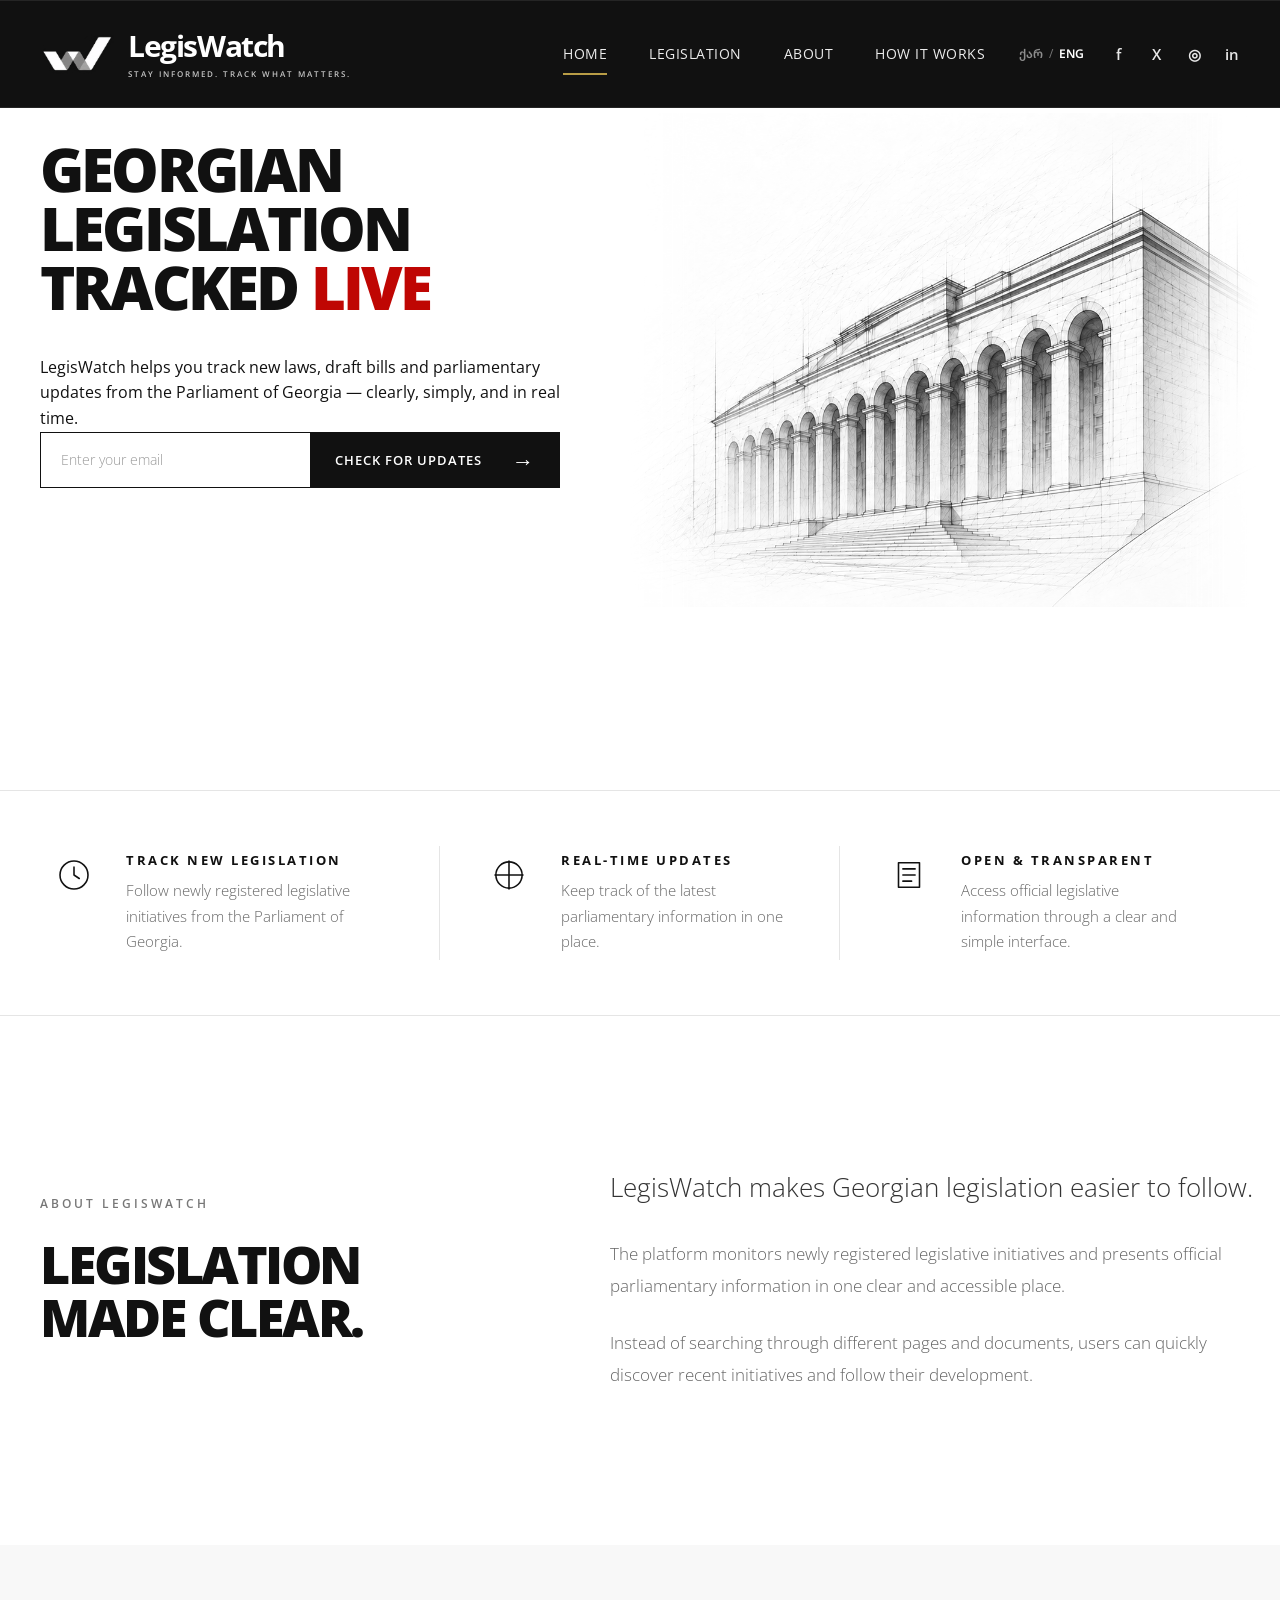
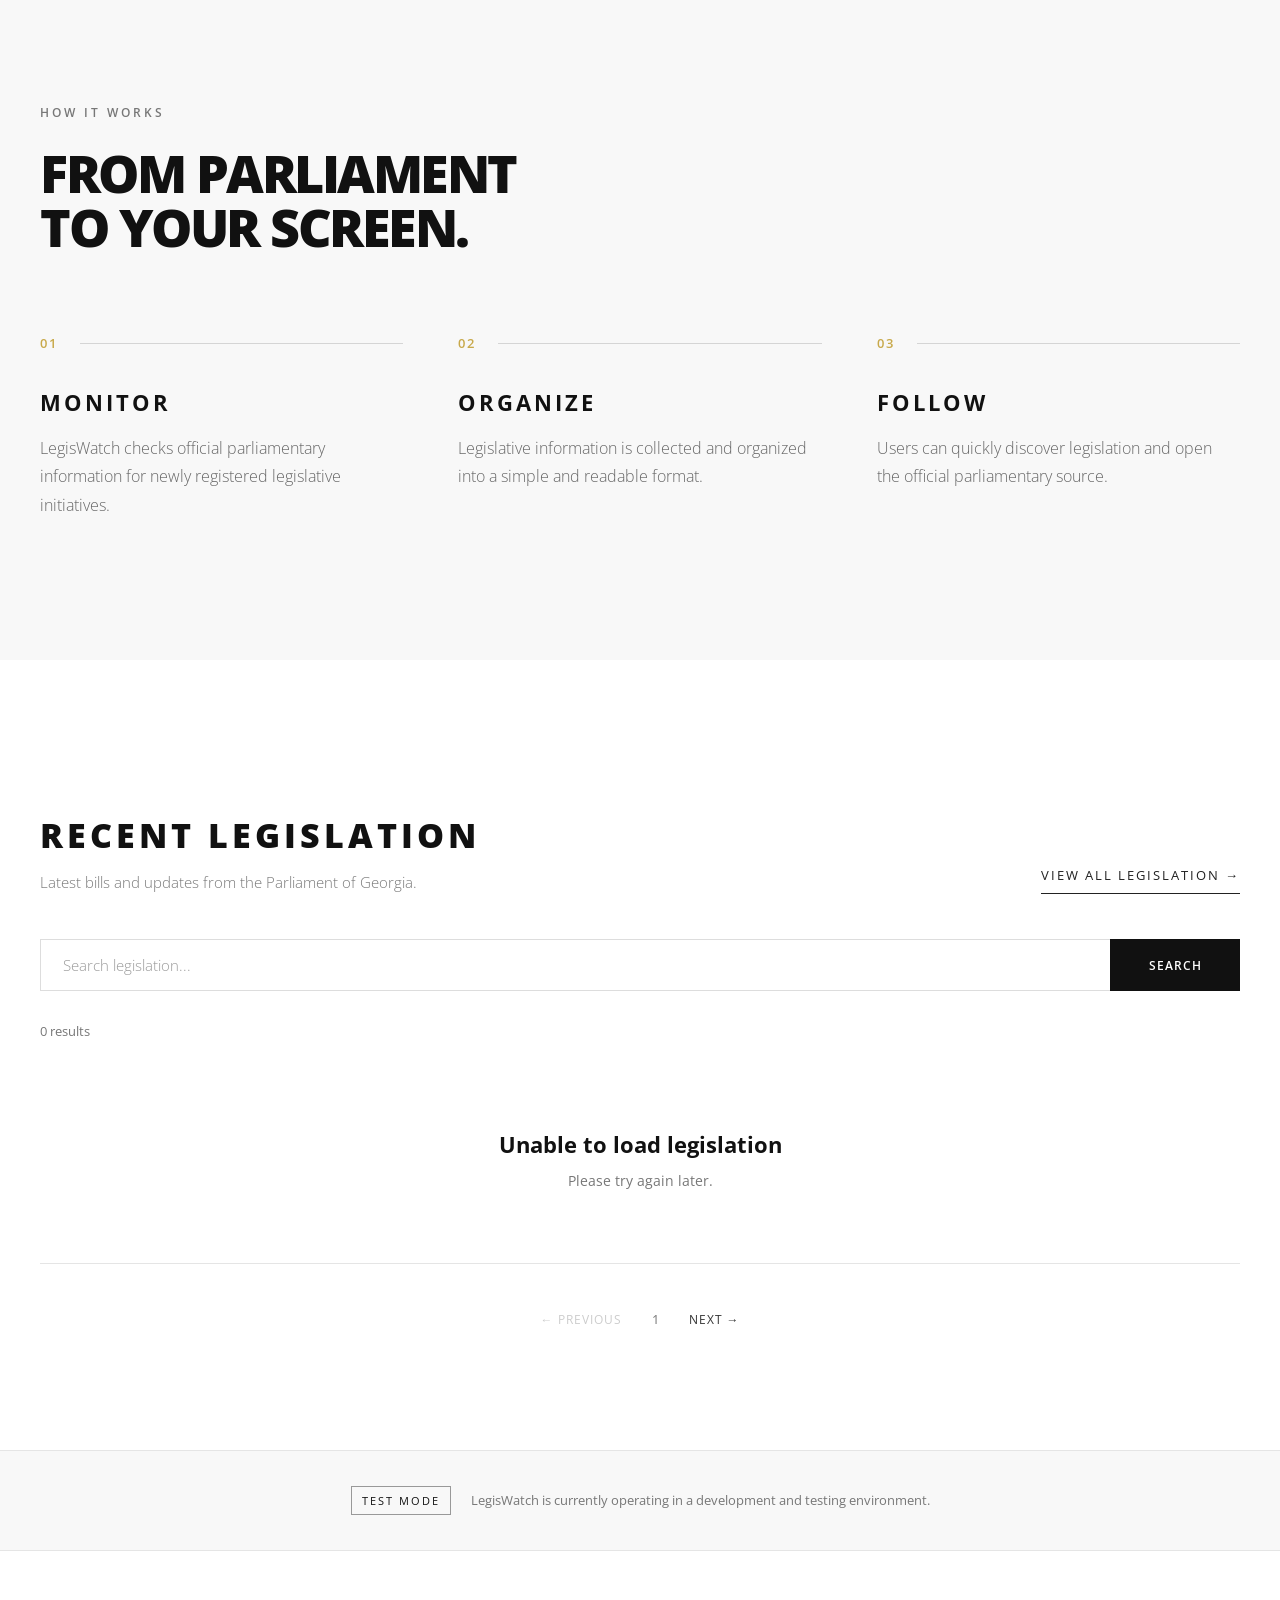
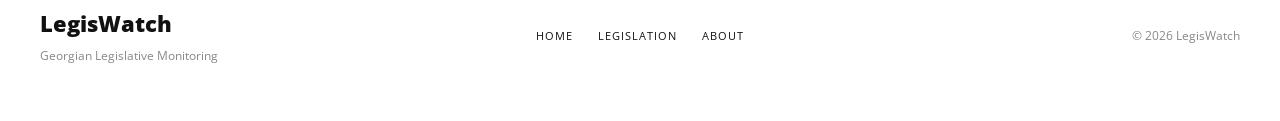
==== frontend/index.html @ 7696d82a "Initial LegisWatch V2" ====
<!DOCTYPE html>
<html lang="en">

<head>

    <meta charset="UTF-8">

    <meta
        name="viewport"
        content="width=device-width, initial-scale=1.0"
    >

    <meta
        name="description"
        content="LegisWatch — საქართველოს საკანონმდებლო ინიციატივების მონიტორინგი"
    >

    <title>LegisWatch</title>


    <!-- FONTS -->

    <link rel="preconnect" href="https://fonts.googleapis.com">

    <link
        rel="preconnect"
        href="https://fonts.gstatic.com"
        crossorigin
    >

    <link
        href="https://fonts.googleapis.com/css2?family=Noto+Sans+Georgian:wght@300;400;500;600;700;800&family=Open+Sans:wght@300;400;600;700;800&display=swap"
        rel="stylesheet"
    >

    <link
        href="https://fonts.cdnfonts.com/css/cofo-sans"
        rel="stylesheet"
    >


    <!-- CSS -->

    <link
        rel="stylesheet"
        href="style.css?v=102"
    >

</head>


<body>


<!-- =====================================================
     HEADER
===================================================== -->

<header class="site-header">

    <div class="container header-inner">

        <a
            href="#home"
            class="logo"
        >

            <img
                src="Assets/legiswatch-logo.png"
                alt="LegisWatch"
                class="logo-mark"
            >

            <div class="logo-info">

                <span class="logo-text">
                    LegisWatch
                </span>

                <span class="logo-tagline" data-i18n="header.tagline">
                    STAY INFORMED. TRACK WHAT MATTERS.
                </span>

            </div>

        </a>


        <nav class="main-nav">

            <a href="#home" class="active" data-i18n="nav.home">HOME</a>
            <a href="#legislation" data-i18n="nav.legislation">LEGISLATION</a>
            <a href="#about" data-i18n="nav.about">ABOUT</a>
            <a href="#how-it-works" data-i18n="nav.howItWorks">HOW IT WORKS</a>

        </nav>
        <div class="language-switcher" aria-label="Language selector">
            <button id="languageGeorgian" type="button">ქარ</button>
            <span>/</span>
            <button id="languageEnglish" type="button" class="active">ENG</button>
        </div>

        <div class="header-social">

            <a href="#">
                f
            </a>

            <a href="#">
                X
            </a>

            <a href="#">
                ◎
            </a>

            <a href="#">
                in
            </a>

        </div>

    </div>

</header>



<!-- =====================================================
     MAIN
===================================================== -->

<main>


<!-- =====================================================
     HERO
===================================================== -->

<section
    id="home"
    class="hero"
>

    <div class="container hero-inner">


        <div class="hero-content">

            <div class="gold-line"></div>


            <h1 data-i18n="hero.title">
                საკანონმდებლო<br>
                ინიციატივები<br>
                <span style="color: #bf0603;">LIVE</span> რეჟიმში
            </h1>


            <p data-i18n="hero.description">

                LegisWatch helps you track new laws,
                draft bills and parliamentary updates
                from the Parliament of Georgia —
                clearly, simply, and in real time.

            </p>


            <!-- EMAIL + CHECK BUTTON -->

            <div class="update-form">

                <input
                    id="emailInput"
                    type="email"
                    placeholder="Enter your email address"
                    data-i18n-placeholder="hero.emailPlaceholder"
                    autocomplete="email"
                >


                <button
                    id="checkButton"
                    class="outline-button"
                    type="button"
                >

                    <span id="buttonText" data-i18n="hero.checkUpdates">
                        CHECK FOR UPDATES
                    </span>

                    <span class="button-arrow">
                        →
                    </span>

                </button>

            </div>


            <div
                id="status"
                class="status"
            ></div>

        </div>



        <div class="hero-visual">

            <img
                src="Assets/law-books-sketch.png"
                alt="Legislation illustration"
                class="law-sketch"
            >

        </div>


    </div>

</section>



<!-- =====================================================
     FEATURES
===================================================== -->

<section class="features">

    <div class="container features-grid">


        <div class="feature">

    <div class="feature-icon">

        <svg viewBox="0 0 48 48">

            <circle
                cx="24"
                cy="24"
                r="16"
            />

            <path
                d="M24 15V24L30 28"
            />

        </svg>

    </div>


    <div>

        <h3 data-i18n="features.track.title">
            TRACK NEW LEGISLATION
        </h3>

        <p data-i18n="features.track.description">
            Follow newly registered
            legislative initiatives
            from the Parliament of Georgia.
        </p>

    </div>

</div>



<div class="feature">

    <div class="feature-icon">

        <svg viewBox="0 0 48 48">

            <path d="M8 24H40" />

            <path d="M24 8V40" />

            <circle
                cx="24"
                cy="24"
                r="15"
            />

        </svg>

    </div>


    <div>

        <h3 data-i18n="features.realtime.title">
            REAL-TIME UPDATES
        </h3>

        <p data-i18n="features.realtime.description">
            Keep track of the latest
            parliamentary information
            in one place.
        </p>

    </div>

</div>



<div class="feature">

    <div class="feature-icon">

        <svg viewBox="0 0 48 48">

            <path d="M12 10H36V38H12Z" />

            <path d="M17 17H31" />

            <path d="M17 24H31" />

            <path d="M17 31H27" />

        </svg>

    </div>


    <div>

        <h3 data-i18n="features.open.title">
            OPEN & TRANSPARENT
        </h3>

        <p data-i18n="features.open.description">
            Access official legislative
            information through a clear
            and simple interface.
        </p>

    </div>

</div>


    </div>

</section>



<!-- =====================================================
     ABOUT
===================================================== -->

<section
    id="about"
    class="about-section"
>

    <div class="container about-inner">


        <div class="section-heading">

            <div class="gold-line"></div>


            <span class="about-label">
                ABOUT LEGISWATCH
            </span>


            <h2>

                LEGISLATION<br>
                MADE CLEAR.

            </h2>

        </div>


        <div class="about-text">


            <p class="about-lead">

                LegisWatch makes Georgian legislation
                easier to follow.

            </p>


            <p>

                The platform monitors newly registered
                legislative initiatives and presents
                official parliamentary information in
                one clear and accessible place.

            </p>


            <p>

                Instead of searching through different
                pages and documents, users can quickly
                discover recent initiatives and follow
                their development.

            </p>


        </div>


    </div>

</section>


<!-- =====================================================
     HOW IT WORKS
===================================================== -->

<section
    id="how-it-works"
    class="process-section"
>

    <div class="container">


        <div class="process-heading">

            <div class="gold-line"></div>


            <span
                class="process-label"
                data-i18n="process.label"
            >
                HOW IT WORKS
            </span>


            <h2 data-i18n="process.title">
                FROM PARLIAMENT<br>
                TO YOUR SCREEN.
            </h2>

        </div>



        <div class="process-grid">


            <div class="process-item">

                <div class="process-top">

                    <span class="process-number">
                        01
                    </span>

                    <span class="process-line"></span>

                </div>


                <h3 data-i18n="process.monitor.title">
                    MONITOR
                </h3>


                <p data-i18n="process.monitor.description">

                    LegisWatch checks official
                    parliamentary information
                    for newly registered
                    legislative initiatives.

                </p>

            </div>



            <div class="process-item">

                <div class="process-top">

                    <span class="process-number">
                        02
                    </span>

                    <span class="process-line"></span>

                </div>


                <h3 data-i18n="process.organize.title">
                    ORGANIZE
                </h3>


                <p data-i18n="process.organize.description">

                    Legislative information is
                    collected and organized into
                    a simple and readable format.

                </p>

            </div>



            <div class="process-item">

                <div class="process-top">

                    <span class="process-number">
                        03
                    </span>

                    <span class="process-line"></span>

                </div>


                <h3 data-i18n="process.follow.title">
                    FOLLOW
                </h3>


                <p data-i18n="process.follow.description">

                    Users can quickly discover
                    legislation and open the
                    official parliamentary source.

                </p>

            </div>


        </div>

    </div>

</section>


<!-- =====================================================
     RECENT LEGISLATION
===================================================== -->

<section
    id="legislation"
    class="legislation-section"
>

    <div class="container">


        <div class="legislation-header">


            <div>

                <div class="gold-line"></div>

                <h2 data-i18n="legislation.title">
                    RECENT LEGISLATION
                </h2>

                <p data-i18n="legislation.description">
                    Latest bills and updates from
                    the Parliament of Georgia.
                </p>

            </div>


            <a
                href="#legislation"
                class="view-all"
                data-i18n="legislation.viewAll"
            >
                VIEW ALL LEGISLATION →
            </a>


        </div>



        <div class="search-area">

            <input
                id="searchInput"
                type="text"
                placeholder="Search legislation..."
                data-i18n-placeholder="legislation.searchPlaceholder"
            >


            <button
                id="searchButton"
                type="button"
                data-i18n="legislation.searchButton"
            >
                SEARCH
            </button>

        </div>



        <div
            id="resultCount"
            class="result-count"
            data-i18n="legislation.resultCount"
        >
            0 results
        </div>



        <div
            id="emptyState"
            class="empty-state"
        >

            <h3 data-i18n="legislation.emptyTitle">
                No legislation found
            </h3>

            <p data-i18n="legislation.emptyDescription">
                Try another search.
            </p>

        </div>



        <div
            id="results"
            class="results"
        ></div>



        <div class="pagination">


            <button
                id="previousButton"
                type="button"
                disabled
                data-i18n="legislation.previous"
            >
                ← PREVIOUS
            </button>


            <span id="pageNumber">
                1
            </span>


            <button
                id="nextButton"
                type="button"
                data-i18n="legislation.next"
            >
                NEXT →
            </button>


        </div>


    </div>

</section>



<!-- =====================================================
     TEST NOTICE
===================================================== -->

<section class="test-notice">

    <div class="container notice-inner">

        <span
            class="notice-label"
            data-i18n="testNotice.label"
        >
            TEST MODE
        </span>

        <p data-i18n="testNotice.description">
            LegisWatch is currently operating
            in a development and testing environment.
        </p>

    </div>

</section>


</main>



<!-- =====================================================
     FOOTER
===================================================== -->

<footer class="footer">

    <div class="container footer-inner">


        <div class="footer-brand">

            <strong>
                LegisWatch
            </strong>

            <span data-i18n="footer.tagline">
                Georgian Legislative Monitoring
            </span>

        </div>


        <nav class="footer-nav">

            <a
                href="#home"
                data-i18n="footer.home"
            >
                HOME
            </a>

            <a
                href="#legislation"
                data-i18n="footer.legislation"
            >
                LEGISLATION
            </a>

            <a
                href="#about"
                data-i18n="footer.about"
            >
                ABOUT
            </a>

        </nav>


        <div class="footer-copy">

            © 2026 LegisWatch

        </div>


    </div>

</footer>



<!-- JAVASCRIPT -->

<script src="script.js?v=100"></script>


</body>

</html>
---- frontend/style.css ----
@import url('https://fonts.googleapis.com/css2?family=Noto+Sans+Georgian:wght@300;400;500;600;700;800&display=swap');


/* =========================================================
   LEGISWATCH
   NAMARI STYLE
========================================================= */


/* =========================================================
   RESET
========================================================= */

* {
    margin: 0;
    padding: 0;
    box-sizing: border-box;
}

html {
    scroll-behavior: smooth;
    scroll-padding-top: 108px;
}

body {
    font-family:
        "Open Sans",
        "Noto Sans Georgian",
        Arial,
        sans-serif;

    background: #ffffff;
    color: #111111;
    line-height: 1.6;
}

a {
    color: inherit;
    text-decoration: none;
}

button,
input {
    font-family: inherit;
}


/* =========================================================
   VARIABLES
========================================================= */

:root {
    --black: #111111;
    --dark-gray: #333333;
    --gray: #666666;
    --light-gray: #999999;
    --border: #e5e5e5;
    --gold: #c8a94b;
    --white: #ffffff;
    --container: 1280px;
}


/* =========================================================
   CONTAINER
========================================================= */

.container {
    width: min(
        var(--container),
        calc(100% - 80px)
    );

    margin: 0 auto;
}


/* =========================================================
   HEADER
========================================================= */

.site-header {
    height: 108px;

    background: #111111;

    position: sticky;

    top: 0;

    z-index: 1000;

    border-top: 1px solid #252525;
    border-bottom: 1px solid #252525;
}

.header-inner {
    height: 100%;

    display: flex;

    align-items: center;

    justify-content: space-between;
}


/* =========================================================
   LOGO
========================================================= */

.logo {
    display: flex;

    align-items: center;

    gap: 14px;

    height: 100%;

    flex-shrink: 0;
}

.logo-mark {
    width: 74px;
    height: 42px;

    display: block;

    object-fit: contain;

    flex-shrink: 0;
}

.logo-info {
    display: flex;

    flex-direction: column;

    justify-content: center;

    align-items: flex-start;

    gap: 4px;
}

.logo-text {
    font-family:
        "Open Sans",
        Arial,
        sans-serif;

    font-size: 30px;

    line-height: 1;

    font-weight: 700;

    letter-spacing: -1.4px;

    color: #ffffff;

    white-space: nowrap;
}

.logo-tagline {
    display: block;

    font-family:
        "Open Sans",
        Arial,
        sans-serif;

    font-size: 8px;

    line-height: 1;

    font-weight: 600;

    letter-spacing: 2px;

    color: #c5c5c5;

    white-space: nowrap;
}


/* =========================================================
   NAVIGATION
========================================================= */

.main-nav {
    display: flex;

    align-items: center;

    gap: 42px;

    margin-left: auto;
    margin-right: auto;
}

.main-nav a {
    position: relative;

    font-size: 14px;

    font-weight: 400;

    letter-spacing: 0.5px;

    color: #ffffff;

    padding: 35px 0;

    opacity: 0.92;
}

.main-nav a::after {
    content: "";

    position: absolute;

    left: 0;

    bottom: 25px;

    width: 0;

    height: 2px;

    background: var(--gold);

    transition: width 0.25s ease;
}

.main-nav a:hover::after,
.main-nav a.active::after {
    width: 100%;
}


/* =========================================================
   SOCIAL
========================================================= */

.header-social {
    display: flex;

    align-items: center;

    gap: 22px;

    flex-shrink: 0;
}

.header-social a {
    font-size: 16px;

    font-weight: 700;

    color: #ffffff;

    transition: opacity 0.2s ease;
}

.header-social a:hover {
    opacity: 0.5;
}


/* =========================================================
   HERO
========================================================= */

.hero {
    min-height: 650px;

    display: flex;

    align-items: flex-start;

    padding-top: 32px;

    scroll-margin-top: 108px;
}

.hero-inner {
    display: grid;

    grid-template-columns:
        45%
        55%;

    align-items: start;

    min-height: 650px;
}

.hero-content {
    padding-right: 20px;

    position: relative;

    z-index: 2;
}

.hero .gold-line {
    display: none;
}

.hero h1 {
    font-size: clamp(
        52px,
        4.7vw,
        68px
    );

    line-height: 0.98;

    font-weight: 800;

    letter-spacing: -2.8px;

    color: #111111;

    margin-bottom: 38px;

    max-width: 650px;
}

.hero-description {
    max-width: 570px;

    font-size: 19px;

    line-height: 1.7;

    font-weight: 300;

    color: #666666;

    margin-bottom: 35px;
}


/* =========================================================
   UPDATE FORM
========================================================= */

.update-form {
    display: flex;

    align-items: stretch;

    width: 100%;

    max-width: 620px;
}

.update-form input {
    flex: 1;

    min-width: 0;

    height: 56px;

    padding: 0 20px;

    border: 1px solid #111111;

    border-right: none;

    outline: none;

    background: #ffffff;

    color: #222222;

    font-size: 14px;

    font-weight: 300;
}

.update-form input::placeholder {
    color: #999999;
}

.update-form input:focus {
    border-color: var(--gold);
}


/* =========================================================
   HERO BUTTON
========================================================= */

.outline-button {
    min-width: 250px;

    height: 56px;

    padding: 0 24px;

    display: inline-flex;

    align-items: center;

    justify-content: space-between;

    gap: 30px;

    border: 1px solid #111111;

    background: #111111;

    color: #ffffff;

    cursor: pointer;

    font-size: 13px;

    font-weight: 600;

    letter-spacing: 1px;

    transition:
        background 0.25s ease,
        color 0.25s ease;
}

.outline-button:hover {
    background: #ffffff;

    color: #111111;
}

.outline-button:disabled {
    opacity: 0.55;

    cursor: wait;
}

.button-arrow {
    font-size: 22px;

    line-height: 1;
}


/* =========================================================
   HERO STATUS
========================================================= */

.status {
    min-height: 22px;

    margin-top: 18px;

    display: flex;

    align-items: center;

    gap: 12px;

    color: #777777;

    font-size: 13px;
}


/* =========================================================
   HERO VISUAL
========================================================= */

.hero-visual {
    height: 620px;

    display: flex;

    align-items: center;

    justify-content: flex-end;

    position: relative;

    padding-left: 20px;

    padding-right: 5px;
}

.law-sketch {
    width: 100%;

    max-width: 760px;

    height: auto;

    object-fit: contain;

    filter:
        grayscale(100%)
        contrast(105%);

    mix-blend-mode: multiply;

    opacity: 0.92;

    -webkit-mask-image: linear-gradient(
        to right,
        transparent 0%,
        black 12%,
        black 88%,
        transparent 100%
    );

    mask-image: linear-gradient(
        to right,
        transparent 0%,
        black 12%,
        black 88%,
        transparent 100%
    );

    transform: translate(
        25px,
        -90px
    );
}


/* =========================================================
   FEATURES
========================================================= */

.features {
    border-top: 1px solid var(--border);

    border-bottom: 1px solid var(--border);

    padding: 55px 0;
}

.features-grid {
    display: grid;

    grid-template-columns:
        repeat(3, 1fr);
}

.feature {
    display: flex;

    align-items: flex-start;

    gap: 28px;

    min-height: 95px;

    padding: 5px 45px;

    border-right: 1px solid var(--border);
}

.feature:first-child {
    padding-left: 10px;
}

.feature:last-child {
    border-right: none;
}

.feature-icon {
    width: 48px;

    min-width: 48px;

    height: 48px;

    display: flex;

    align-items: center;

    justify-content: center;
}

.feature-icon svg {
    width: 42px;

    height: 42px;

    fill: none;

    stroke: #111111;

    stroke-width: 1.8;

    stroke-linecap: round;

    stroke-linejoin: round;
}

.feature h3 {
    font-size: 13px;

    line-height: 1.4;

    letter-spacing: 2.5px;

    font-weight: 700;

    color: #111111;

    margin-bottom: 9px;
}

.feature p {
    max-width: 290px;

    font-size: 15px;

    line-height: 1.7;

    font-weight: 300;

    color: #666666;
}


/* =========================================================
   ABOUT
========================================================= */

.about-section {
    padding: 145px 0 155px;

    background: #ffffff;
}

.about-inner {
    display: grid;

    grid-template-columns:
        40%
        60%;

    gap: 90px;

    align-items: start;
}

.section-heading {
    padding-top: 5px;
}

.section-heading .gold-line {
    margin-bottom: 28px;
}

.about-label {
    display: block;

    font-size: 12px;

    font-weight: 600;

    letter-spacing: 3px;

    color: #777777;

    margin-bottom: 24px;
}

.section-heading h2 {
    font-size: 52px;

    line-height: 1.02;

    letter-spacing: -2.5px;

    font-weight: 800;

    color: #111111;
}

.about-text {
    max-width: 650px;

    padding-top: 8px;
}

.about-lead {
    font-size: 26px !important;

    line-height: 1.45 !important;

    font-weight: 300 !important;

    color: #333333 !important;

    margin-bottom: 32px !important;
}

.about-text p {
    font-size: 17px;

    line-height: 1.85;

    color: #666666;

    font-weight: 300;

    margin-bottom: 26px;
}

.about-text p:last-child {
    margin-bottom: 0;
}


/* =========================================================
   HOW IT WORKS
========================================================= */

.process-section {
    padding: 130px 0 140px;

    background: #f8f8f8;
}

.process-heading {
    max-width: 700px;

    margin-bottom: 75px;
}

.process-heading .gold-line {
    margin-bottom: 28px;
}

.process-label {
    display: block;

    font-size: 12px;

    font-weight: 600;

    letter-spacing: 3px;

    color: #777777;

    margin-bottom: 24px;
}

.process-heading h2 {
    font-size: 52px;

    line-height: 1.03;

    letter-spacing: -2.5px;

    font-weight: 800;

    color: #111111;
}

.process-grid {
    display: grid;

    grid-template-columns:
        repeat(3, 1fr);

    gap: 55px;
}

.process-item {
    padding-top: 5px;
}

.process-top {
    display: flex;

    align-items: center;

    margin-bottom: 35px;
}

.process-number {
    font-size: 13px;

    font-weight: 600;

    letter-spacing: 2px;

    color: var(--gold);

    white-space: nowrap;
}

.process-line {
    height: 1px;

    background: #d5d5d5;

    flex: 1;

    margin-left: 22px;
}

.process-item h3 {
    font-size: 22px;

    line-height: 1.2;

    font-weight: 700;

    letter-spacing: 3px;

    color: #111111;

    margin-bottom: 18px;
}

.process-item p {
    max-width: 350px;

    font-size: 16px;

    line-height: 1.8;

    font-weight: 300;

    color: #666666;
}


/* =========================================================
   RECENT LEGISLATION
========================================================= */

.legislation-section {
    padding: 120px 0;
}

.legislation-header {
    display: flex;

    align-items: flex-end;

    justify-content: space-between;

    margin-bottom: 45px;
}

.legislation-header .gold-line {
    margin-bottom: 28px;
}

.legislation-header h2 {
    font-size: 34px;

    letter-spacing: 4px;

    font-weight: 800;

    margin-bottom: 8px;
}

.legislation-header p {
    color: #777777;

    font-size: 15px;

    font-weight: 300;
}

.view-all {
    font-size: 13px;

    letter-spacing: 2px;

    color: #222222;

    padding-bottom: 8px;

    border-bottom: 1px solid #222222;

    transition: opacity 0.2s ease;
}

.view-all:hover {
    opacity: 0.5;
}


/* =========================================================
   SEARCH
========================================================= */

.search-area {
    display: flex;

    width: 100%;

    margin-bottom: 30px;
}

.search-area input {
    flex: 1;

    height: 52px;

    border: 1px solid #dddddd;

    border-right: none;

    padding: 0 22px;

    outline: none;

    font-size: 15px;

    color: #222222;

    font-weight: 300;
}

.search-area input::placeholder {
    color: #999999;
}

.search-area input:focus {
    border-color: #999999;
}

.search-area button {
    width: 130px;

    border: 1px solid #111111;

    background: #111111;

    color: #ffffff;

    cursor: pointer;

    font-size: 12px;

    font-weight: 600;

    letter-spacing: 1px;

    transition: opacity 0.2s ease;
}

.search-area button:hover {
    opacity: 0.85;
}


/* =========================================================
   RESULT COUNT
========================================================= */

.result-count {
    font-size: 13px;

    color: #777777;

    margin-bottom: 15px;
}


/* =========================================================
   RESULTS
========================================================= */

.results {
    border-top: 1px solid #dddddd;
}

.bill-row {
    min-height: 105px;

    display: grid;

    grid-template-columns:
        44%
        20%
        14%
        14%
        8%;

    align-items: center;

    border-bottom: 1px solid #e5e5e5;

    transition:
        background 0.2s ease,
        transform 0.2s ease;

    cursor: pointer;
}

.bill-row:hover {
    background: #fafafa;
}

.bill-name {
    padding-left: 15px;

    padding-right: 35px;

    font-size: 16px;

    line-height: 1.55;

    font-weight: 600;

    color: #222222;
}

.bill-status {
    font-size: 12px;

    display: inline-flex;

    width: max-content;

    padding: 7px 14px;

    border-radius: 20px;

    background: #f1f1f1;

    color: #666666;

    white-space: nowrap;
}

.bill-info {
    font-size: 13px;

    color: #777777;

    white-space: nowrap;
}

.bill-arrow {
    text-align: right;

    padding-right: 15px;

    font-size: 27px;

    color: #444444;
}

.bill-arrow a {
    display: inline-block;

    transition:
        transform 0.2s ease,
        opacity 0.2s ease;
}

.bill-arrow a:hover {
    transform: translateX(5px);

    opacity: 0.5;
}


/* =========================================================
   EMPTY STATE
========================================================= */

.empty-state {
    display: none;

    padding: 70px 20px;

    text-align: center;

    border-bottom: 1px solid var(--border);
}

.empty-state h3 {
    font-size: 22px;

    margin-bottom: 8px;
}

.empty-state p {
    color: #777777;

    font-size: 14px;
}


/* =========================================================
   PAGINATION
========================================================= */

.pagination {
    display: flex;

    align-items: center;

    justify-content: center;

    gap: 30px;

    margin-top: 45px;
}

.pagination button {
    border: none;

    background: transparent;

    cursor: pointer;

    font-size: 12px;

    letter-spacing: 1px;

    color: #333333;

    transition: opacity 0.2s ease;
}

.pagination button:hover:not(:disabled) {
    opacity: 0.5;
}

.pagination button:disabled {
    color: #cccccc;

    cursor: default;
}

#pageNumber {
    font-size: 13px;

    color: #777777;
}


/* =========================================================
   TEST NOTICE
========================================================= */

.test-notice {
    padding: 35px 0;

    background: #f8f8f8;

    border-top: 1px solid var(--border);
}

.notice-inner {
    display: flex;

    align-items: center;

    justify-content: center;

    gap: 20px;
}

.notice-label {
    font-size: 11px;

    letter-spacing: 2px;

    border: 1px solid #999999;

    padding: 5px 10px;
}

.notice-inner p {
    font-size: 13px;

    color: #777777;
}


/* =========================================================
   FOOTER
========================================================= */

.footer {
    padding: 55px 0;

    border-top: 1px solid var(--border);
}

.footer-inner {
    display: grid;

    grid-template-columns:
        1fr
        1fr
        1fr;

    align-items: center;
}

.footer-brand {
    display: flex;

    flex-direction: column;
}

.footer-brand strong {
    font-size: 22px;

    font-weight: 800;
}

.footer-brand span {
    font-size: 12px;

    color: #888888;

    margin-top: 5px;
}

.footer-nav {
    display: flex;

    justify-content: center;

    gap: 25px;
}

.footer-nav a {
    font-size: 11px;

    letter-spacing: 1px;
}

.footer-copy {
    text-align: right;

    font-size: 12px;

    color: #888888;
}

/* =========================================================
   BILL DETAILS — FINAL LAYOUT
========================================================= */


/* ---------------------------------------------------------
   BACK → BILL TYPE SPACING
--------------------------------------------------------- */

.bill-back {
    margin-bottom: 0px;
    padding-bottom: 50px;
}


/* ---------------------------------------------------------
   TITLE
--------------------------------------------------------- */

.bill-details-header {
    width: 64%;
    max-width: none;

    margin-bottom: 32px;
}

.bill-details-header h1 {
    width: 100%;
    max-width: none;

    font-family:
        "Noto Sans Georgian",
        Arial,
        sans-serif;

    font-size: 20px;
    line-height: 1.5;
    font-weight: 700;
    letter-spacing: 0;

    color: #111111;

    margin: 0;
}


/* ---------------------------------------------------------
   DESCRIPTION
--------------------------------------------------------- */

.bill-description-section {
    float: left;

    width: 64%;
    max-width: none;

    padding: 26px 50px 28px 0;

    border-top: 1px solid var(--border);
    border-bottom: 1px solid var(--border);
}

.bill-description-section h2 {
    margin-bottom: 15px;

    font-size: 11px;
    line-height: 1.4;

    font-weight: 700;
    letter-spacing: 3px;

    color: #111111;
}

.bill-description-section p {
    max-width: none;

    margin: 0;

    font-family:
        "Noto Sans Georgian",
        Arial,
        sans-serif;

    font-size: 15px;
    line-height: 1.7;

    font-weight: 400;

    color: #666666;

    text-align: justify;
    text-justify: inter-word;
}


/* ---------------------------------------------------------
   REGISTRATION INFORMATION
   Align content with DESCRIPTION text
--------------------------------------------------------- */

.bill-information {
    float: right;

    width: 36%;
    max-width: none;

    padding: 66px 0 28px 45px;

    border-top: 1px solid var(--border);
    border-bottom: 1px solid var(--border);
}

.bill-information-grid {
    display: grid;

    grid-template-columns:
        repeat(2, minmax(0, 1fr));

    column-gap: 45px;
    row-gap: 27px;

    width: 100%;
}

.bill-field {
    display: flex;

    flex-direction: column;

    align-items: flex-start;

    gap: 6px;

    min-width: 0;
}

.bill-field-label {
    font-family:
        "Open Sans",
        Arial,
        sans-serif;

    font-size: 8px;
    line-height: 1.4;

    font-weight: 600;
    letter-spacing: 2px;

    color: #999999;

    white-space: nowrap;
}

.bill-field-value {
    font-family:
        "Noto Sans Georgian",
        Arial,
        sans-serif;

    font-size: 14px;
    line-height: 1.5;

    font-weight: 400;

    color: #222222;

    white-space: nowrap;
}


/* ---------------------------------------------------------
   INITIATOR / AUTHOR / PACKAGE
--------------------------------------------------------- */

.bill-person-section {
    clear: both;

    width: 100%;
    max-width: none;

    padding: 24px 0;

    border-bottom: 1px solid var(--border);
}

.bill-person-section h2 {
    margin-bottom: 11px;

    font-size: 11px;
    line-height: 1.4;

    font-weight: 700;
    letter-spacing: 3px;

    color: #111111;
}

.bill-person-section p {
    width: calc(64% - 50px);
    max-width: none;

    margin: 0;

    font-family:
        "Noto Sans Georgian",
        Arial,
        sans-serif;

    font-size: 14px;
    line-height: 1.65;

    font-weight: 400;

    color: #666666;

    text-align: justify;
    text-justify: inter-word;
}


/* ---------------------------------------------------------
   OFFICIAL LINK
--------------------------------------------------------- */

.bill-official-link {
    clear: both;

    padding-top: 25px;
}

.bill-official-link a {
    font-size: 10px;
    letter-spacing: 1.5px;
}


/* =========================================================
   TABLET
========================================================= */

@media (max-width: 850px) {

    .bill-back {
        margin-bottom: 38px;
    }

    .bill-details-header {
        width: 100%;
        max-width: none;

        margin-bottom: 30px;
    }

    .bill-details-header h1 {
        width: 100%;
        max-width: none;

        font-size: 20px;
        line-height: 1.5;
    }


    .bill-description-section {
        float: none;

        width: 100%;

        padding: 26px 0;

        border-bottom: 1px solid var(--border);
    }


    .bill-information {
        float: none;

        width: 100%;

        padding: 26px 0;

        border-top: none;
        border-bottom: 1px solid var(--border);
    }


    .bill-information-grid {
        grid-template-columns:
            repeat(2, minmax(0, 1fr));

        column-gap: 40px;
        row-gap: 24px;
    }


    .bill-person-section {
        padding: 24px 0;
    }

    .bill-person-section p {
        width: 100%;
        max-width: none;

        text-align: justify;
        text-justify: inter-word;
    }

}


/* =========================================================
   MOBILE
========================================================= */

@media (max-width: 550px) {

    .bill-back {
        margin-bottom: 32px;
    }

    .bill-details-header {
        width: 100%;

        margin-bottom: 25px;
    }

    .bill-details-header h1 {
        font-size: 20px;
        line-height: 1.5;
    }


    .bill-description-section {
        padding: 22px 0;
    }


    .bill-description-section h2,
    .bill-person-section h2 {
        font-size: 10px;
        letter-spacing: 2.5px;
    }


    .bill-description-section p {
        font-size: 14px;
        line-height: 1.7;

        text-align: justify;
        text-justify: inter-word;
    }


    .bill-information {
        padding: 22px 0;
    }


    .bill-information-grid {
        grid-template-columns: 1fr;

        row-gap: 20px;
    }


    .bill-field-label {
        font-size: 8px;
    }


    .bill-field-value {
        font-size: 14px;
    }


    .bill-person-section {
        padding: 22px 0;
    }


    .bill-person-section p {
        width: 100%;
        max-width: none;

        font-size: 14px;
        line-height: 1.7;

        text-align: justify;
        text-justify: inter-word;
    }


    .bill-official-link {
        padding-top: 22px;
    }
/* MOBILE HERO FIX */

.hero {
    padding-top: 40px;
    padding-bottom: 55px;
}

.hero-inner {
    grid-template-columns: 1fr;
}

.hero-content {
    width: 100%;
    padding-right: 0;
}

.hero h1 {
    font-size: 43px;
    line-height: 1.08;
    letter-spacing: -1.5px;
    margin-bottom: 38px;
}

.hero-description {
    width: 100%;
    max-width: 100%;
    font-size: 17px;
    line-height: 1.9;
    margin-bottom: 45px;
}

.hero-visual {
    width: 100%;
    height: auto;
    margin-top: 10px;
    padding: 0;
}

.law-sketch {
    width: 100%;
    max-width: 100%;
    height: auto;
    transform: none;
}
}

/* =========================================================
   HOMEPAGE — MOBILE FIX
========================================================= */

@media (max-width: 550px) {

    /* CONTAINER */

    .container {
        width: calc(100% - 30px);
        max-width: none;
    }


 /* HEADER */

.site-header {
    height: auto;
    min-height: 100px;
    padding: 18px 0;
}

.header-inner {
    height: auto;
    display: flex;
    flex-direction: column;
    align-items: flex-start;
    gap: 20px;
}

.logo {
    gap: 10px;
    height: auto;
    min-width: 0;
}

.main-nav {
    width: 100%;
    margin: 0;
    display: flex;
    justify-content: flex-start;
    gap: 16px;
    flex-wrap: nowrap;
    padding-left: 9px;
}

.logo-mark {
    width: 68px;
    height: 40px;
}

.logo-info {
    gap: 4px;
    min-width: 0;
}

.logo-text {
    font-size: 29px;
    letter-spacing: -1px;
}

.logo-tagline {
    font-size: 7px;
    letter-spacing: 1.4px;
}

.header-social {
    display: none;
}

.main-nav {
    width: 100%;
    margin: 0;
    display: flex;
    align-items: center;
    justify-content: space-between;
    gap: 8px;
}

.main-nav a {
    font-size: 12px;
    padding: 6px 0;
    white-space: nowrap;
    letter-spacing: 0.3px;
}

.main-nav a::after {
    bottom: 0;
}

    /* HERO */

    .hero {
        min-height: auto;
        padding: 35px 0 60px;
    }

    .hero-inner {
        display: grid;
        grid-template-columns: 1fr;
        min-height: auto;
    }

    .hero-content {
        width: 100%;
        padding-right: 0;
    }

    .hero h1 {
        width: 100%;
        max-width: none;
        font-size: 45px;
        line-height: 0.98;
        letter-spacing: -2px;
        margin-bottom: 38px;
    }

    .hero-description {
        width: 100%;
        max-width: none;
        font-size: 16px;
        line-height: 1.7;
        margin-bottom: 30px;
    }


    /* UPDATE FORM */

    .update-form {
        display: flex;
        flex-direction: row;
        width: 100%;
        max-width: none;
    }

    .update-form input {
        min-width: 0;
        width: 55%;
        height: 56px;
        padding: 0 14px;
        border-right: none;
        font-size: 13px;
    }

    .update-form .outline-button {
        width: 45%;
        min-width: 0;
        height: 56px;
        padding: 0 16px;
        gap: 10px;
        font-size: 11px;
        letter-spacing: 1px;
    }

    .button-arrow {
        font-size: 20px;
    }


    /* HERO IMAGE */

    .hero-visual {
        width: 100%;
        height: auto;
        margin-top: 50px;
        padding: 0;
        justify-content: center;
    }

    .law-sketch {
        width: 100%;
        max-width: none;
        transform: none;
    }


    /* FEATURES */

    .features {
        padding: 45px 0;
    }

    .features-grid {
        display: grid;
        grid-template-columns: 1fr;
        gap: 0;
        width: 100%;
    }

    .feature {
        width: 100%;
        min-width: 0;
        display: flex;
        align-items: flex-start;
        gap: 22px;
        padding: 25px 0;
        border-right: none;
        border-bottom: 1px solid var(--border);
    }

    .feature:first-child {
        padding-left: 0;
    }

    .feature:last-child {
        border-bottom: none;
        padding-bottom: 0;
    }

    .feature-icon {
        width: 42px;
        min-width: 42px;
        height: 42px;
    }

    .feature-icon svg {
        width: 38px;
        height: 38px;
    }

    .feature h3 {
        font-size: 13px;
        line-height: 1.4;
        margin-bottom: 9px;
    }

    .feature p {
        max-width: none;
        font-size: 15px;
        line-height: 1.7;
    }


    /* ABOUT */

    .about-section {
        padding: 90px 0;
    }

    .about-inner {
        display: grid;
        grid-template-columns: 1fr;
        gap: 40px;
        width: 100%;
    }

    .section-heading {
        width: 100%;
    }

    .section-heading h2 {
        font-size: 38px;
        line-height: 1.02;
        letter-spacing: -2px;
    }

    .about-text {
        width: 100%;
        max-width: none;
        padding-top: 0;
    }

    .about-lead {
        font-size: 22px !important;
        line-height: 1.45 !important;
    }

    .about-text p {
        font-size: 16px;
        line-height: 1.8;
    }


    /* HOW IT WORKS */

    .process-section {
        padding: 90px 0;
    }

    .process-heading {
        width: 100%;
        max-width: none;
        margin-bottom: 50px;
    }

    .process-heading h2 {
        font-size: 38px;
        line-height: 1.03;
        letter-spacing: -2px;
    }

    .process-grid {
        display: grid;
        grid-template-columns: 1fr;
        gap: 0;
        width: 100%;
    }

    .process-item {
        width: 100%;
        min-width: 0;
        padding: 30px 0;
        border-bottom: 1px solid var(--border);
    }

    .process-item:last-child {
        border-bottom: none;
    }

    .process-top {
        width: 100%;
        margin-bottom: 25px;
    }

    .process-item h3 {
        font-size: 19px;
        line-height: 1.25;
        letter-spacing: 2.5px;
    }

    .process-item p {
        max-width: none;
        font-size: 16px;
        line-height: 1.8;
    }


    /* RECENT LEGISLATION */

    .legislation-section {
        padding: 90px 0;
    }

    .legislation-header {
        display: flex;
        flex-direction: column;
        align-items: flex-start;
        gap: 25px;
        margin-bottom: 35px;
    }

    .legislation-header h2 {
        font-size: 38px;
        line-height: 1.05;
        letter-spacing: 3px;
    }

    .legislation-header p {
        font-size: 15px;
        line-height: 1.7;
    }

    .view-all {
        font-size: 12px;
    }


    /* SEARCH */

    .search-area {
        display: flex;
        flex-direction: row;
        width: 100%;
        margin-bottom: 25px;
    }

    .search-area input {
        min-width: 0;
        width: auto;
        flex: 1;
        height: 52px;
        padding: 0 14px;
        border-right: none;
        font-size: 14px;
    }

    .search-area button {
        width: 110px;
        min-width: 110px;
        height: 52px;
    }


    /* BILL LIST */

    .bill-row {
        width: 100%;
        min-width: 0;
        display: grid;
        grid-template-columns: 1fr;
        gap: 12px;
        padding: 22px 0;
    }

    .bill-name {
        width: 100%;
        min-width: 0;
        grid-column: 1;
        padding: 0;
        font-size: 17px;
        line-height: 1.55;
        overflow-wrap: anywhere;
    }

    .bill-status {
        grid-column: 1;
        grid-row: auto;
        font-size: 11px;
        white-space: normal;
    }

    .bill-info {
        grid-column: 1;
        grid-row: auto;
        font-size: 12px;
        white-space: normal;
    }

    .bill-arrow {
        grid-column: 1;
        grid-row: auto;
        padding-right: 0;
        text-align: left;
        font-size: 24px;
    }


    /* RESULT COUNT */

    .result-count {
        font-size: 13px;
        margin-bottom: 15px;
    }


    /* PAGINATION */

    .pagination {
        gap: 20px;
        margin-top: 35px;
    }


    /* FOOTER */

    .footer {
        padding: 45px 0;
    }

    .footer-inner {
        grid-template-columns: 1fr;
        gap: 30px;
        text-align: center;
    }

    .footer-brand {
        align-items: center;
    }

    .footer-copy {
        text-align: center;
    }

}

/* =====================================================
   LANGUAGE SWITCHER
===================================================== */

.language-switcher {
    display: flex;
    align-items: center;
    gap: 5px;
    margin-left: 28px;
    white-space: nowrap;
}

.language-switcher span {
    color: #777;
    font-size: 13px;
    line-height: 1;
}

.language-switcher button {
    appearance: none;
    -webkit-appearance: none;

    border: none;
    outline: none;

    background: transparent;

    color: #bdbdbd;

    font-family: "Open Sans", sans-serif;
    font-size: 13px;
    font-weight: 600;

    padding: 3px 0;

    cursor: pointer;

    transition:
        color 0.2s ease,
        opacity 0.2s ease;
}

.language-switcher button:hover {
    color: #ffffff;
}

.language-switcher button.active {
    color: #ffffff;
}


/* =====================================================
   GEORGIAN HERO TYPOGRAPHY
===================================================== */

html[lang="ka"] .hero h1 {
    font-family:
        "Noto Sans Georgian",
        sans-serif;

    font-size: 56px;
    line-height: 0.98;

    font-weight: 800;

    letter-spacing: -1.8px;

    max-width: 720px;
}


/* =====================================================
   GEORGIAN HERO DESCRIPTION
===================================================== */

html[lang="ka"] .hero-description {
    font-family:
        "Noto Sans Georgian",
        sans-serif;

    font-size: 17px;
    line-height: 1.65;

    max-width: 650px;
}


/* =====================================================
   GEORGIAN HERO FORM
===================================================== */

html[lang="ka"] .update-form input {
    font-family:
        "Noto Sans Georgian",
        sans-serif;
}

html[lang="ka"] .update-form button {
    font-family:
        "Noto Sans Georgian",
        sans-serif;
}


/* =====================================================
   GEORGIAN SECTION HEADINGS
===================================================== */

html[lang="ka"] .about-section h2,
html[lang="ka"] .process-section h2,
html[lang="ka"] .legislation-section h2 {
    font-family:
        "Noto Sans Georgian",
        sans-serif;

    letter-spacing: -1px;
}


/* =====================================================
   GEORGIAN NAVIGATION
===================================================== */

html[lang="ka"] .main-nav a {
    font-family:
        "Noto Sans Georgian",
        sans-serif;
}


/* =====================================================
   GEORGIAN FEATURE / PROCESS HEADINGS
===================================================== */

html[lang="ka"] .feature h3,
html[lang="ka"] .process-item h3 {
    font-family:
        "Noto Sans Georgian",
        sans-serif;
}


/* =====================================================
   GEORGIAN GENERAL TEXT
===================================================== */

html[lang="ka"] .about-text,
html[lang="ka"] .process-item p,
html[lang="ka"] .feature p,
html[lang="ka"] .legislation-section p {
    font-family:
        "Noto Sans Georgian",
        sans-serif;
}

/* =====================================================
   HERO TITLE - FINAL GEORGIAN SPACING
===================================================== */

html[lang="ka"] .hero h1 {
    font-size: 54px;
    line-height: 1.02;
    letter-spacing: -1.2px;
}


/* Space between LIVE and Georgian text */

html[lang="ka"] .hero h1 span {
    display: inline-block;
    margin-right: 14px;
    letter-spacing: -1px;
}


/* Keep LIVE რეჟიმში together */

html[lang="ka"] .hero h1 {
    white-space: normal;
}

/* =====================================================
   HERO TITLE - GEORGIAN FINAL POLISH
===================================================== */

html[lang="ka"] .hero h1 {
    font-size: 54px;
    line-height: 1.04;
    font-weight: 700;
    letter-spacing: -1px;
}


/* LIVE spacing */

html[lang="ka"] .hero h1 span {
    display: inline-block;
    margin-right: 16px;
    font-weight: 800;
}

/* =====================================================
   HEADER - FINAL POLISH
===================================================== */

.site-header {
    position: relative;
    z-index: 100;
}


/* Main header layout */

.header-inner {
    display: flex;
    align-items: center;
}


/* =====================================================
   LOGO
===================================================== */

.logo {
    display: flex;
    align-items: center;
    flex-shrink: 0;
}

.logo-info {
    display: flex;
    flex-direction: column;
}

.logo-text {
    line-height: 1;
}

.logo-tagline {
    margin-top: 5px;
    line-height: 1;
}


/* =====================================================
   MAIN NAVIGATION
===================================================== */

.main-nav {
    display: flex;
    align-items: center;

    margin-left: auto;
    margin-right: 34px;

    gap: 38px;
}

.main-nav a {
    white-space: nowrap;
}


/* =====================================================
   LANGUAGE SWITCHER
===================================================== */

.language-switcher {
    display: flex;
    align-items: center;

    gap: 6px;

    margin: 0 24px 0 0;

    padding: 0;

    white-space: nowrap;
}

.language-switcher span {
    color: #777;

    font-family:
        "Open Sans",
        sans-serif;

    font-size: 12px;
    font-weight: 400;
}

.language-switcher button {
    appearance: none;
    -webkit-appearance: none;

    border: 0;
    outline: 0;

    background: transparent;

    color: #8d8d8d;

    font-family:
        "Noto Sans Georgian",
        "Open Sans",
        sans-serif;

    font-size: 12px;
    font-weight: 600;

    line-height: 1;

    padding: 0;

    cursor: pointer;

    transition:
        color 0.2s ease,
        opacity 0.2s ease;
}

.language-switcher button:hover {
    color: #ffffff;
}

.language-switcher button.active {
    color: #ffffff;
}


/* =====================================================
   SOCIAL ICONS
===================================================== */

.header-social {
    display: flex;
    align-items: center;

    gap: 22px;

    flex-shrink: 0;
}

.header-social a {
    display: flex;
    align-items: center;
    justify-content: center;

    min-width: 16px;

    color: #ffffff;

    text-decoration: none;

    font-family:
        "Open Sans",
        sans-serif;

    font-size: 15px;
    font-weight: 600;

    line-height: 1;

    opacity: 0.9;

    transition:
        opacity 0.2s ease,
        transform 0.2s ease;
}

.header-social a:hover {
    opacity: 1;
    transform: translateY(-1px);
}


/* =====================================================
   HEADER BALANCE
===================================================== */

.logo-mark {
    flex-shrink: 0;
}

.header-social {
    margin-left: 0;
}


/* =====================================================
   GEORGIAN HEADER NAVIGATION
===================================================== */

html[lang="ka"] .main-nav a {
    font-family:
        "Noto Sans Georgian",
        sans-serif;

    font-size: 15px;
    font-weight: 600;
}


/* =====================================================
   DESKTOP HEADER WIDTH
===================================================== */

@media (min-width: 1100px) {

    .header-inner {
        min-height: 82px;
    }

    .main-nav {
        gap: 42px;
    }

    .language-switcher {
        margin-right: 26px;
    }

    .header-social {
        gap: 22px;
    }

}


/* =====================================================
   SMALLER DESKTOP
===================================================== */

@media (max-width: 1100px) {

    .main-nav {
        gap: 22px;
        margin-right: 22px;
    }

    .language-switcher {
        margin-right: 18px;
    }

    .header-social {
        gap: 16px;
    }

}

/* =====================================================
   LEGISWATCH — GEORGIAN HERO / COMPACT
   ===================================================== */

html[lang="ka"] .hero h1 {
    font-family: "Noto Sans Georgian", sans-serif;

    font-size: 58px;
    line-height: 0.98;

    font-weight: 700;

    letter-spacing: -1.2px;

    font-stretch: condensed;

    max-width: 680px;
}

html[lang="ka"] .hero h1 span {
    font-family: "Open Sans", sans-serif;

    display: inline-block;

    margin-right: 20px;

    font-size: 58px;
    font-weight: 800;

    letter-spacing: -2px;
}
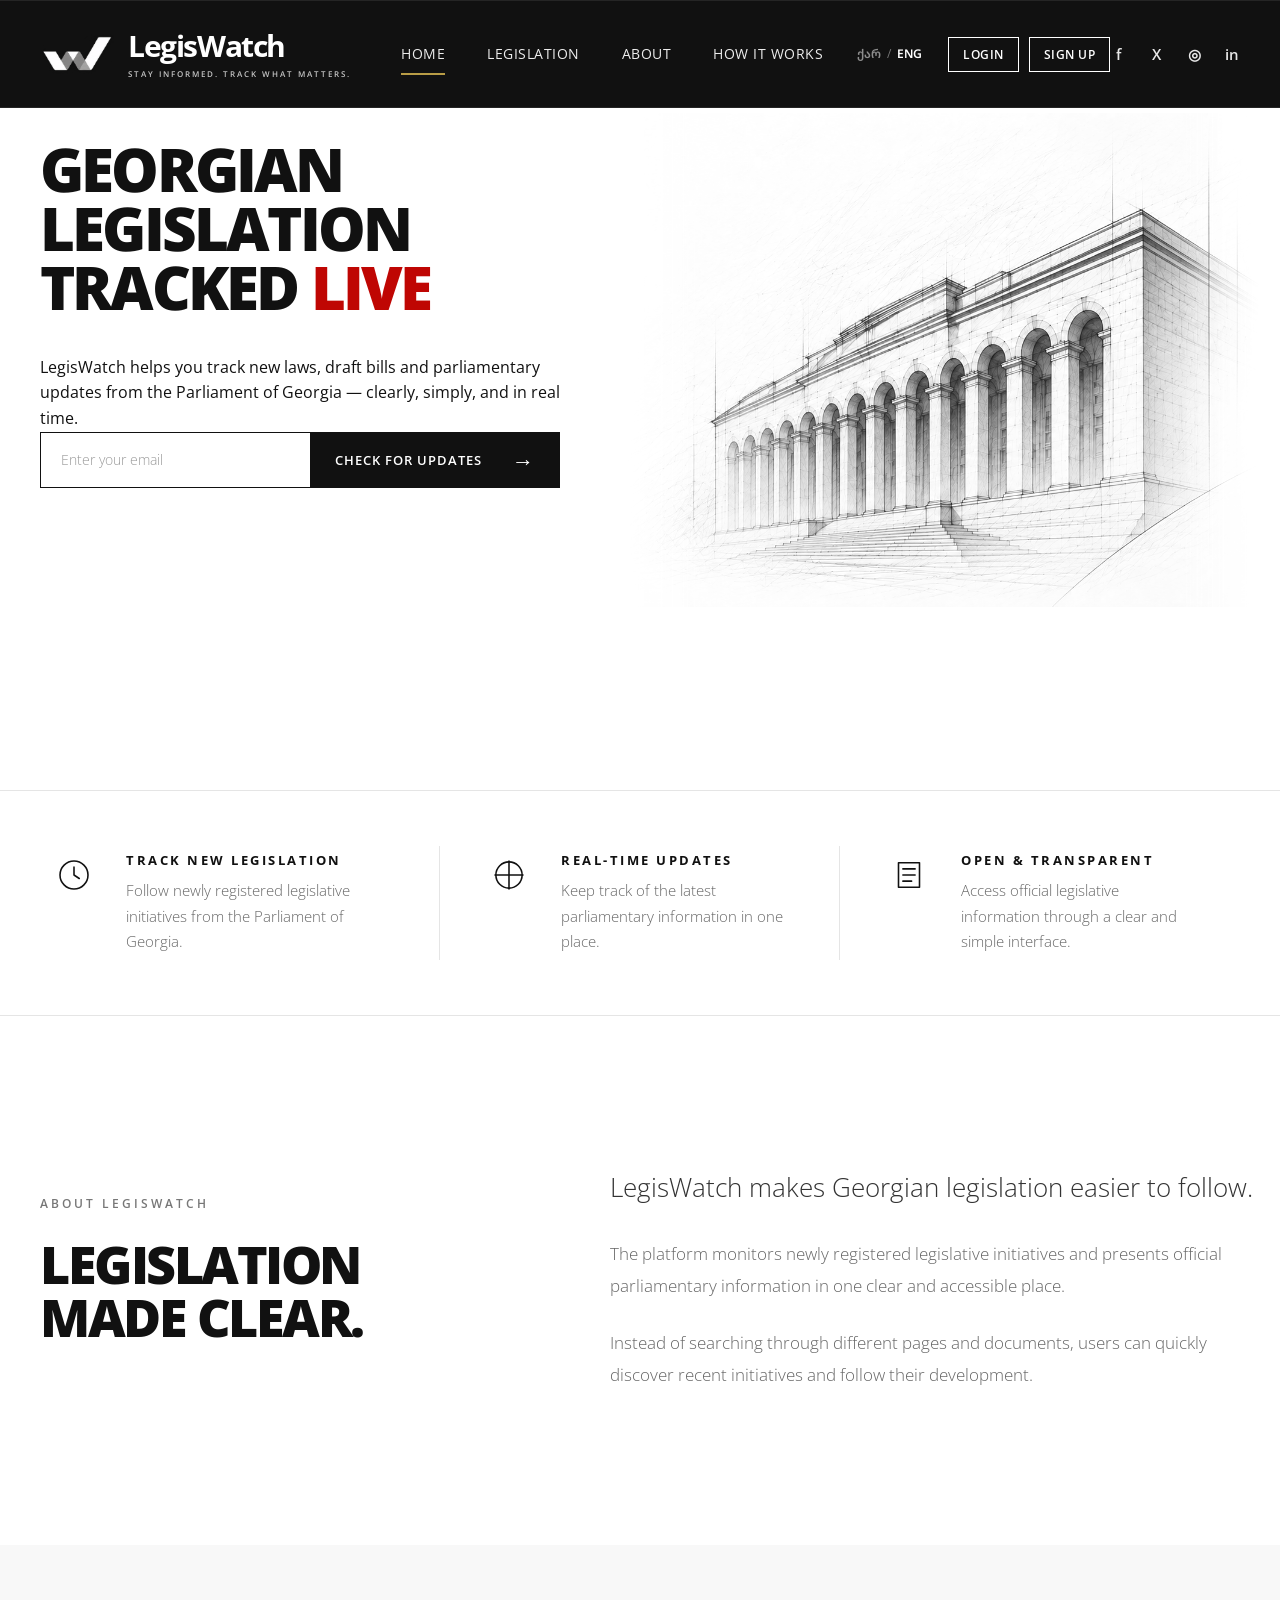
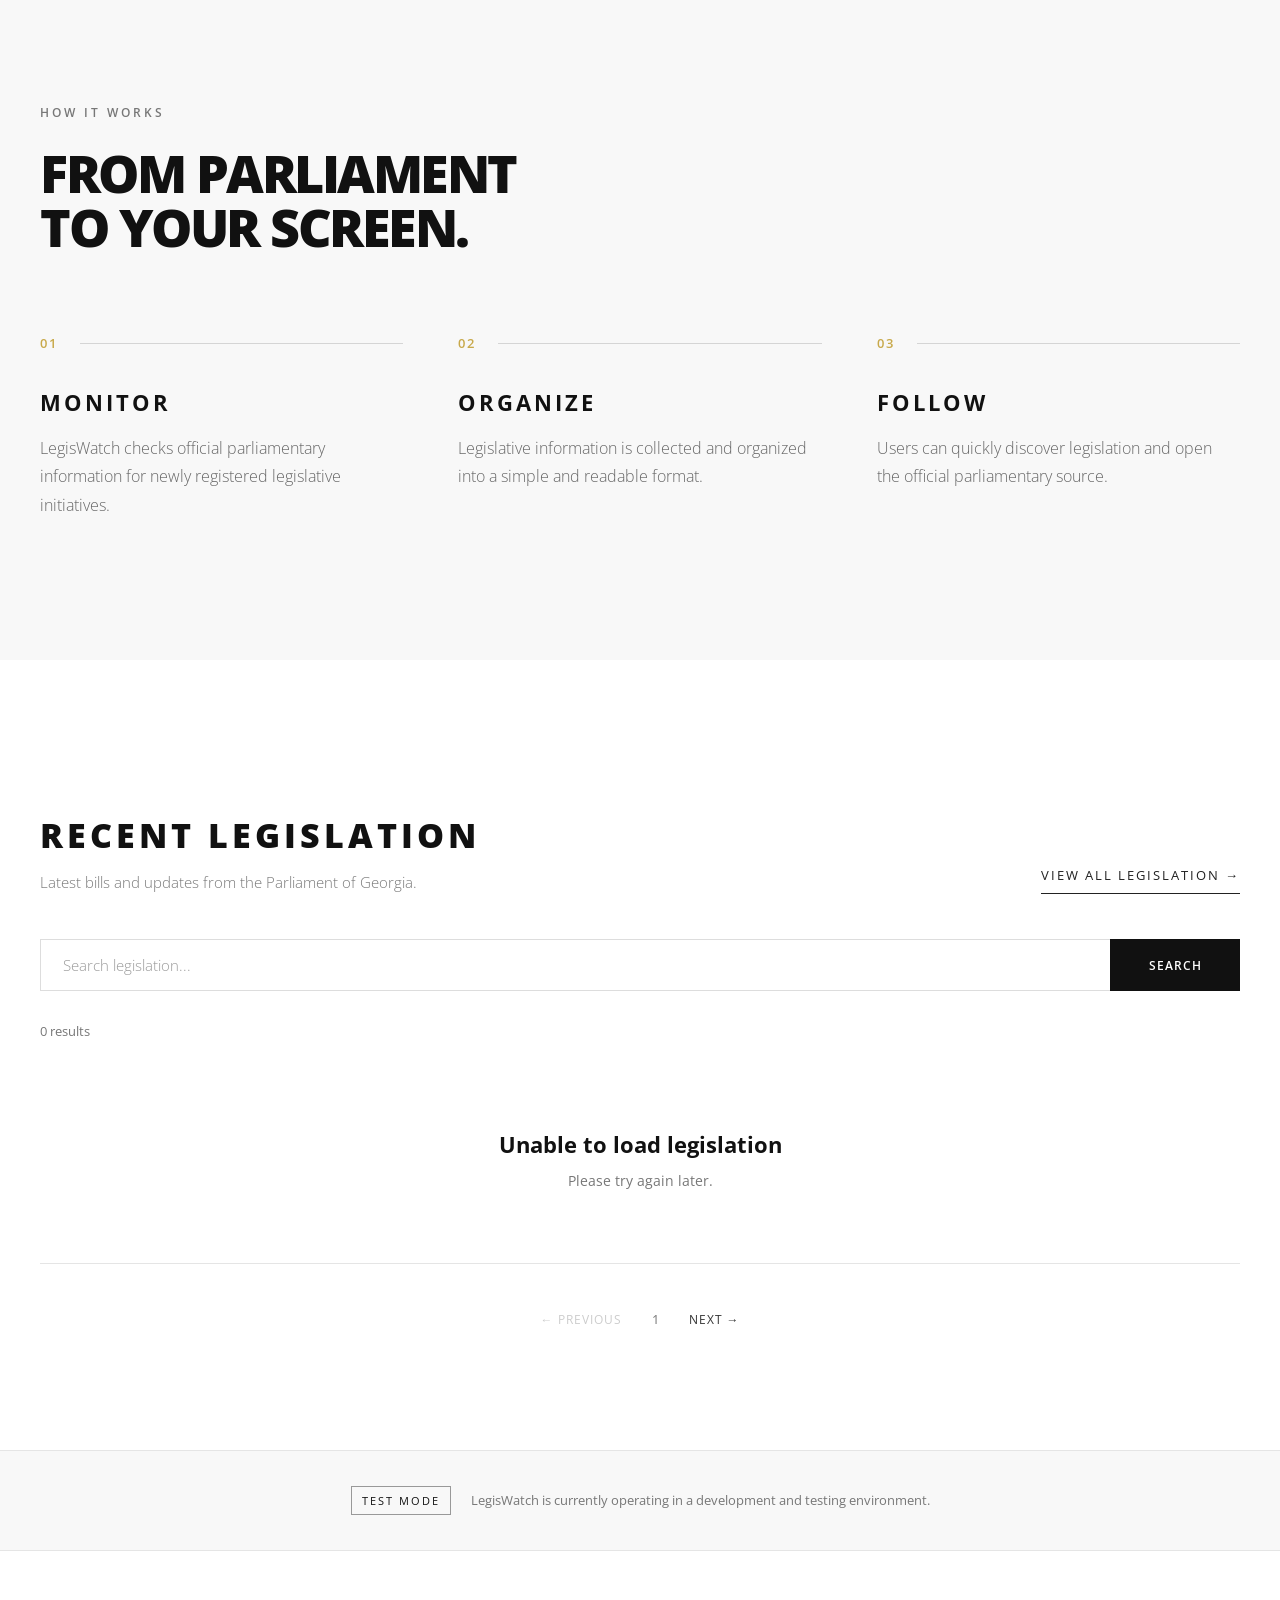
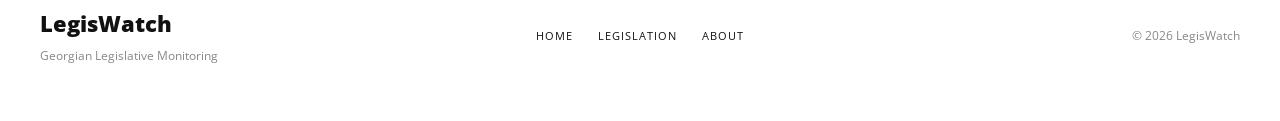
==== commit 904504b2: "aded login and registration module" ====
--- a/frontend/index.html
+++ b/frontend/index.html
@@ -98,6 +98,16 @@
             <button id="languageGeorgian" type="button">ქარ</button>
             <span>/</span>
             <button id="languageEnglish" type="button" class="active">ENG</button>
+        </div>
+
+        <div class="auth-buttons">
+            <button type="button" id="loginButton" class="login-button">
+                LOGIN
+            </button>
+
+            <button type="button" id="signupButton" class="signup-button">
+                SIGN UP
+            </button>
         </div>
 
         <div class="header-social">
@@ -784,6 +794,46 @@
 </footer>
 
 
+<!-- LOGIN MODAL -->
+<div id="loginModal" class="auth-modal">
+    <div class="auth-modal-content">
+        <button
+            type="button"
+            id="closeLoginModal"
+            class="auth-close"
+            aria-label="Close"
+        >
+            &times;
+        </button>
+
+        <h2>LOGIN</h2>
+
+        <form id="loginForm">
+            <label for="loginEmail">Email</label>
+            <input
+                type="email"
+                id="loginEmail"
+                placeholder="Enter your email"
+                required
+            >
+
+            <label for="loginPassword">Password</label>
+            <input
+                type="password"
+                id="loginPassword"
+                placeholder="Enter your password"
+                required
+            >
+
+            <button type="submit" class="auth-submit">
+                LOGIN
+            </button>
+        </form>
+
+        <p id="loginMessage" class="auth-message"></p>
+    </div>
+</div>
+
 
 <!-- JAVASCRIPT -->
 
--- a/frontend/style.css
+++ b/frontend/style.css
@@ -2634,4 +2634,109 @@
     font-weight: 800;
 
     letter-spacing: -2px;
+}
+
+
+/* Authentication buttons in header */
+.auth-buttons {
+    display: flex;
+    align-items: center;
+    gap: 10px;
+}
+
+.login-button,
+.signup-button {
+    padding: 8px 14px;
+    font-size: 12px;
+    font-weight: 600;
+    letter-spacing: 0.5px;
+    cursor: pointer;
+    border: 1px solid #ffffff;
+    background: transparent;
+    color: #ffffff;
+    transition: all 0.2s ease;
+}
+
+.login-button:hover,
+.signup-button:hover {
+    background: #ffffff;
+    color: #111111;
+}
+
+
+/* AUTHENTICATION MODAL */
+
+.auth-modal {
+    display: none;
+    position: fixed;
+    z-index: 1000;
+    inset: 0;
+    background: rgba(0, 0, 0, 0.75);
+    justify-content: center;
+    align-items: center;
+}
+
+.auth-modal-content {
+    position: relative;
+    width: 90%;
+    max-width: 400px;
+    padding: 35px;
+    background: #111;
+    border: 1px solid #fff;
+    color: #fff;
+}
+
+.auth-close {
+    position: absolute;
+    top: 12px;
+    right: 15px;
+    background: none;
+    border: none;
+    color: #fff;
+    font-size: 28px;
+    cursor: pointer;
+}
+
+.auth-modal-content h2 {
+    margin: 0 0 25px;
+    text-align: center;
+    font-size: 24px;
+}
+
+.auth-modal-content form {
+    display: flex;
+    flex-direction: column;
+    gap: 12px;
+}
+
+.auth-modal-content label {
+    font-size: 13px;
+}
+
+.auth-modal-content input {
+    padding: 12px;
+    background: #000;
+    border: 1px solid #777;
+    color: #fff;
+    outline: none;
+}
+
+.auth-modal-content input:focus {
+    border-color: #fff;
+}
+
+.auth-submit {
+    margin-top: 15px;
+    padding: 12px;
+    background: #fff;
+    border: 1px solid #fff;
+    color: #000;
+    cursor: pointer;
+    font-weight: bold;
+}
+
+.auth-message {
+    margin-top: 15px;
+    font-size: 13px;
+    text-align: center;
 }
